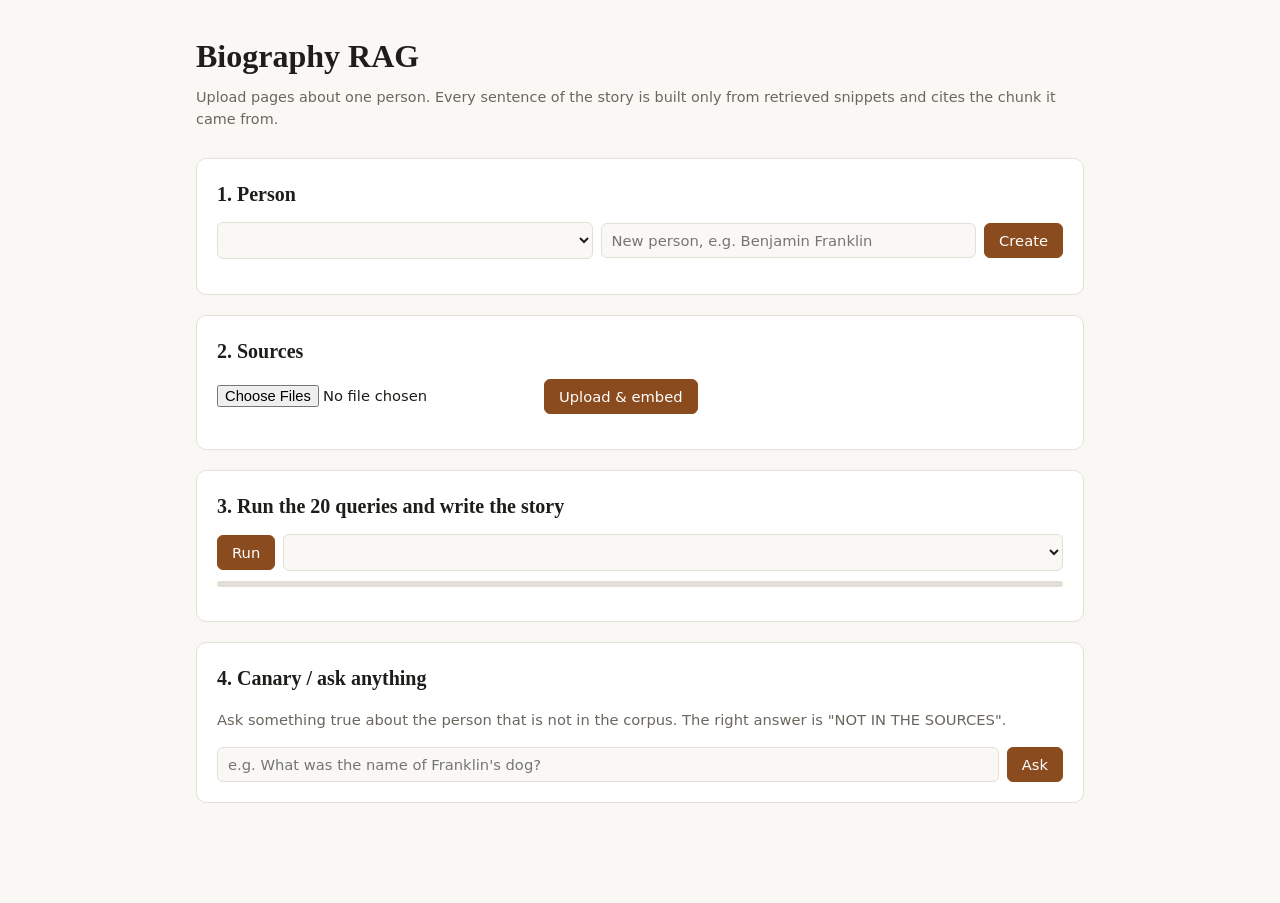
==== app/static/index.html @ 39c29422 "Biography RAG: ingest, retrieval, cited story, audit, logs" ====
<!doctype html>
<html lang="en">
<head>
<meta charset="utf-8">
<meta name="viewport" content="width=device-width, initial-scale=1">
<title>Biography RAG</title>
<style>
  :root {
    --bg: #faf8f4; --panel: #ffffff; --text: #1f1d1a; --muted: #6b665e; --line: #e4dfd6;
    --accent: #8a4b1f; --accent-soft: #f3e7dc; --bad: #a3261a; --bad-soft: #fbe6e3; --ok: #2f6b3a;
  }
  @media (prefers-color-scheme: dark) {
    :root {
      --bg: #171614; --panel: #201f1c; --text: #ece8e1; --muted: #a39d93; --line: #35322d;
      --accent: #e0a070; --accent-soft: #3a2a1e; --bad: #f08a7e; --bad-soft: #3d1f1b; --ok: #8fcf98;
    }
  }
  * { box-sizing: border-box; }
  body { margin: 0; background: var(--bg); color: var(--text); font: 16px/1.55 Georgia, "Iowan Old Style", serif; }
  main { max-width: 920px; margin: 0 auto; padding: 32px 16px 80px; }
  h1 { font-size: 2rem; margin: 0 0 4px; }
  h2 { font-size: 1.25rem; margin: 0 0 12px; }
  .sub { color: var(--muted); margin: 0 0 28px; font-family: system-ui, sans-serif; font-size: .9rem; }
  section { background: var(--panel); border: 1px solid var(--line); border-radius: 10px; padding: 20px; margin-bottom: 20px; }
  .ui, button, input, select, table { font-family: system-ui, sans-serif; font-size: .92rem; }
  .row { display: flex; gap: 8px; flex-wrap: wrap; align-items: center; }
  input[type=text], input[type=password], select { padding: 8px 10px; border: 1px solid var(--line); border-radius: 6px; background: var(--bg); color: var(--text); min-width: 0; flex: 1 1 200px; }
  button { padding: 8px 14px; border-radius: 6px; border: 1px solid var(--accent); background: var(--accent); color: var(--panel); cursor: pointer; }
  button.secondary { background: transparent; color: var(--accent); }
  button:disabled { opacity: .5; cursor: default; }
  .muted { color: var(--muted); }
  .story p { margin: 0 0 1em; }
  .cite { font-family: system-ui, sans-serif; font-size: .7rem; background: var(--accent-soft); color: var(--accent); border-radius: 4px; padding: 1px 5px; cursor: pointer; white-space: nowrap; }
  .flagged { background: var(--bad-soft); outline: 1px solid var(--bad); border-radius: 3px; }
  table { width: 100%; border-collapse: collapse; }
  td, th { border-top: 1px solid var(--line); padding: 8px 6px; vertical-align: top; text-align: left; }
  th { color: var(--muted); font-weight: 500; }
  .nf { color: var(--muted); font-style: italic; }
  .bad { color: var(--bad); } .ok { color: var(--ok); }
  details summary { cursor: pointer; color: var(--accent); }
  pre { white-space: pre-wrap; word-break: break-word; background: var(--bg); border: 1px solid var(--line); border-radius: 6px; padding: 10px; font-size: .8rem; max-height: 360px; overflow: auto; }
  #chunk { position: fixed; right: 16px; bottom: 16px; width: min(460px, calc(100vw - 32px)); max-height: 50vh; overflow: auto; background: var(--panel); border: 1px solid var(--accent); border-radius: 10px; padding: 14px; box-shadow: 0 8px 30px rgba(0,0,0,.2); display: none; }
  .bar { height: 6px; background: var(--line); border-radius: 3px; overflow: hidden; margin-top: 10px; }
  .bar > div { height: 100%; background: var(--accent); width: 0; transition: width .3s; }
  .tablewrap { overflow-x: auto; }
</style>
</head>
<body>
<main>
  <h1>Biography RAG</h1>
  <p class="sub">Upload pages about one person. Every sentence of the story is built only from retrieved snippets and cites the chunk it came from.</p>

  <section class="ui" id="pwbox" style="display:none">
    <div class="row"><input type="password" id="pw" placeholder="App password"><button onclick="savePw()">Save</button></div>
  </section>

  <section>
    <h2>1. Person</h2>
    <div class="row ui">
      <select id="colSel" onchange="selectCol(this.value)"></select>
      <input type="text" id="newPerson" placeholder="New person, e.g. Benjamin Franklin">
      <button onclick="createCol()">Create</button>
    </div>
    <p class="ui muted" id="colInfo"></p>
  </section>

  <section>
    <h2>2. Sources</h2>
    <div class="row ui">
      <input type="file" id="files" multiple accept=".txt,.pdf,.html,.htm,.md">
      <button id="upBtn" onclick="upload()">Upload &amp; embed</button>
    </div>
    <p class="ui muted" id="upStatus"></p>
    <div class="tablewrap"><table class="ui" id="docTable"></table></div>
  </section>

  <section>
    <h2>3. Run the 20 queries and write the story</h2>
    <div class="row ui">
      <button id="runBtn" onclick="startRun()">Run</button>
      <select id="runSel" onchange="loadRun(this.value)"></select>
      <a id="logLink" class="ui" href="#" style="display:none">Download logs (JSON)</a>
    </div>
    <div class="bar"><div id="prog"></div></div>
    <p class="ui muted" id="runStatus"></p>
    <div id="storyBox" class="story"></div>
    <div id="auditBox"></div>
    <div id="answersBox"></div>
  </section>

  <section>
    <h2>4. Canary / ask anything</h2>
    <p class="ui muted">Ask something true about the person that is not in the corpus. The right answer is "NOT IN THE SOURCES".</p>
    <div class="row ui">
      <input type="text" id="canaryQ" placeholder="e.g. What was the name of Franklin's dog?">
      <button onclick="ask()">Ask</button>
    </div>
    <div id="canaryOut" class="ui"></div>
  </section>
</main>

<div id="chunk" class="ui"></div>

<script>
let cfg = {}, col = null, pollTimer = null;
const $ = id => document.getElementById(id);
const esc = s => String(s ?? "").replace(/[&<>"']/g, c => ({"&":"&amp;","<":"&lt;",">":"&gt;",'"':"&quot;","'":"&#39;"}[c]));
function pw() { try { return localStorage.getItem("ragpw") || ""; } catch { return ""; } }
function savePw() { try { localStorage.setItem("ragpw", $("pw").value); } catch {} }

async function api(path, opts = {}) {
  opts.headers = Object.assign({"X-App-Password": pw()}, opts.headers || {});
  const r = await fetch(path, opts);
  const body = await r.json().catch(() => ({}));
  if (!r.ok) throw new Error(body.detail || r.statusText);
  return body;
}

function citeHtml(text) {
  return esc(text).replace(/\[([A-Za-z0-9_\-]+(?:\s*,\s*[A-Za-z0-9_\-]+)*)\]/g, (_, ids) =>
    ids.split(",").map(i => i.trim()).map(i => `<span class="cite" onclick="showChunk('${i}')">${i}</span>`).join(" "));
}

async function showChunk(id) {
  const box = $("chunk");
  box.style.display = "block";
  box.innerHTML = "Loading…";
  try {
    const c = await api(`/api/chunks/${id}`);
    box.innerHTML = `<div class="row" style="justify-content:space-between"><strong>${esc(c.id)}</strong><button class="secondary" onclick="$('chunk').style.display='none'">Close</button></div>
      <p class="muted">${esc(c.filename)} · chunk ${c.ord}</p><p style="font-family:Georgia,serif">${esc(c.text)}</p>`;
  } catch (e) { box.textContent = e.message; }
}

async function loadCols(selectId) {
  const cols = await api("/api/collections");
  $("colSel").innerHTML = cols.length
    ? cols.map(c => `<option value="${c.id}">${esc(c.person)} (${c.n_chunks} chunks)</option>`).join("")
    : `<option value="">No people yet</option>`;
  const id = selectId || (cols[0] && cols[0].id);
  if (id) { $("colSel").value = id; await selectCol(id); }
}

async function createCol() {
  const person = $("newPerson").value.trim();
  if (!person) return;
  try { const c = await api("/api/collections", {method: "POST", headers: {"Content-Type": "application/json"}, body: JSON.stringify({person})}); $("newPerson").value = ""; await loadCols(c.id); }
  catch (e) { alert(e.message); }
}

async function selectCol(id) {
  if (!id) return;
  col = await api(`/api/collections/${id}`);
  $("colInfo").textContent = `${col.documents.length} documents · ${col.n_words.toLocaleString()} words · ~${col.est_pages} pages · ${col.n_chunks} chunks · embed ${cfg.embed_model}, chat ${cfg.chat_model}, top-${cfg.top_k}, min similarity ${cfg.min_similarity}`;
  $("docTable").innerHTML = col.documents.length
    ? `<tr><th>File</th><th>Words</th><th>Chunks</th><th>Doc ID</th></tr>` + col.documents.map(d => `<tr><td>${esc(d.filename)}</td><td>${d.n_words.toLocaleString()}</td><td>${d.n_chunks}</td><td>${d.id}</td></tr>`).join("")
    : "";
  $("runSel").innerHTML = col.runs.length
    ? col.runs.map(r => `<option value="${r.id}">Run ${r.id} · ${r.status} · ${r.created_at}</option>`).join("")
    : `<option value="">No runs yet</option>`;
  ["storyBox", "auditBox", "answersBox", "runStatus", "canaryOut"].forEach(i => $(i).innerHTML = "");
  $("logLink").style.display = "none"; $("prog").style.width = "0";
  if (col.runs.length) loadRun(col.runs[0].id);
}

async function upload() {
  const files = $("files").files;
  if (!col || !files.length) return;
  const fd = new FormData();
  for (const f of files) fd.append("files", f);
  $("upBtn").disabled = true; $("upStatus").textContent = `Chunking and embedding ${files.length} file(s)…`;
  try {
    const r = await api(`/api/collections/${col.id}/upload`, {method: "POST", body: fd});
    $("upStatus").textContent = r.added.map(a => `${a.filename}: ${a.n_chunks} chunks`).join(" · ");
    $("files").value = ""; await loadCols(col.id);
  } catch (e) { $("upStatus").textContent = "Error: " + e.message; }
  $("upBtn").disabled = false;
}

async function startRun() {
  if (!col) return;
  $("runBtn").disabled = true;
  try { const r = await api(`/api/collections/${col.id}/runs`, {method: "POST"}); await selectCol(col.id); loadRun(r.run_id); }
  catch (e) { alert(e.message); }
  $("runBtn").disabled = false;
}

async function loadRun(id) {
  clearTimeout(pollTimer);
  if (!id) return;
  const r = await api(`/api/runs/${id}`);
  $("runSel").value = id;
  $("prog").style.width = `${Math.round((r.progress || 0) / 22 * 100)}%`;
  const stage = r.progress < 20 ? `answering questions (${r.progress}/20)` : r.progress === 20 ? "writing the story" : r.progress === 21 ? "auditing the story" : "done";
  $("runStatus").textContent = r.status === "error" ? `Error: ${r.error}` : r.status === "running" ? `Running: ${stage}…` : `Run ${r.id} finished ${r.created_at}`;
  $("logLink").href = `/api/runs/${id}/logs.json`; $("logLink").style.display = "";

  const flagged = new Set((r.audit?.sentences || []).filter(s => s.flag).map(s => s.sentence));
  $("storyBox").innerHTML = r.story
    ? `<h2 style="margin-top:20px">The story</h2>` + r.story.split(/\n\s*\n/).map(p => {
        let html = citeHtml(p);
        flagged.forEach(s => { const h = citeHtml(s); if (html.includes(h)) html = html.replace(h, `<span class="flagged" title="Flagged by audit">${h}</span>`); });
        return `<p>${html}</p>`;
      }).join("")
    : "";

  if (r.audit) {
    const a = r.audit;
    $("auditBox").innerHTML = `<h2 style="margin-top:24px">Audit</h2>
      <p class="ui">${a.total} sentences, <span class="${a.flagged ? "bad" : "ok"}">${a.flagged} flagged</span>. Questions answered "not in the sources": ${a.questions_not_in_sources.length ? a.questions_not_in_sources.join(", ") : "none"}.</p>
      <details class="ui"><summary>Sentence-by-sentence trace</summary><div class="tablewrap"><table>
        <tr><th>#</th><th>Sentence</th><th>Chunks</th><th>Check</th></tr>
        ${a.sentences.map(s => `<tr><td>${s.n}</td><td>${esc(s.sentence.replace(/\s*\[[^\]]+\]/g, ""))}</td><td>${s.citations.map(c => `<span class="cite" onclick="showChunk('${c}')">${c}</span>`).join(" ") || "–"}</td>
          <td class="${s.flag ? "bad" : "ok"}">${s.flag ? esc(s.flag) + (s.outside_claims ? `<br><span class="muted">${esc(s.outside_claims)}</span>` : "") : esc(s.verdict || "ok")}</td></tr>`).join("")}
      </table></div></details>`;
  } else $("auditBox").innerHTML = "";

  $("answersBox").innerHTML = r.answers.length ? `<h2 style="margin-top:24px">The 20 answers</h2><div class="ui">` + r.answers.map(x => `
    <details style="margin-bottom:10px"><summary>${x.qnum}. ${esc(x.question)}</summary>
      <p class="${x.answer === "NOT IN THE SOURCES" ? "nf" : ""}" style="font-family:Georgia,serif">${citeHtml(x.answer)}</p>
      <p class="muted">Retrieved: ${x.retrieved.map(h => `<span class="cite" onclick="showChunk('${h.chunk_id}')">${h.chunk_id}</span> ${h.score}`).join(" · ") || "nothing above threshold"}</p>
      <details><summary>Prompt sent</summary><pre>${esc(x.prompt)}</pre></details>
    </details>`).join("") + `</div>` : "";

  if (r.status === "running") pollTimer = setTimeout(() => loadRun(id), 2000);
  else if (col) { const c = await api(`/api/collections/${col.id}`); $("runSel").innerHTML = c.runs.map(x => `<option value="${x.id}">Run ${x.id} · ${x.status} · ${x.created_at}</option>`).join(""); $("runSel").value = id; }
}

async function ask() {
  const q = $("canaryQ").value.trim();
  if (!col || !q) return;
  $("canaryOut").innerHTML = "<p class='muted'>Asking…</p>";
  try {
    const r = await api(`/api/collections/${col.id}/ask`, {method: "POST", headers: {"Content-Type": "application/json"}, body: JSON.stringify({question: q})});
    $("canaryOut").innerHTML = `<p class="${r.answer === "NOT IN THE SOURCES" ? "ok" : ""}" style="font-family:Georgia,serif">${citeHtml(r.answer)}</p>
      <p class="muted">Retrieved: ${r.retrieved.map(h => `<span class="cite" onclick="showChunk('${h.chunk_id}')">${h.chunk_id}</span> ${h.score}`).join(" · ") || "nothing above threshold"}</p>`;
  } catch (e) { $("canaryOut").textContent = "Error: " + e.message; }
}

(async () => {
  cfg = await api("/api/config");
  if (cfg.password_required) { $("pwbox").style.display = ""; $("pw").value = pw(); }
  await loadCols();
})();
</script>
</body>
</html>
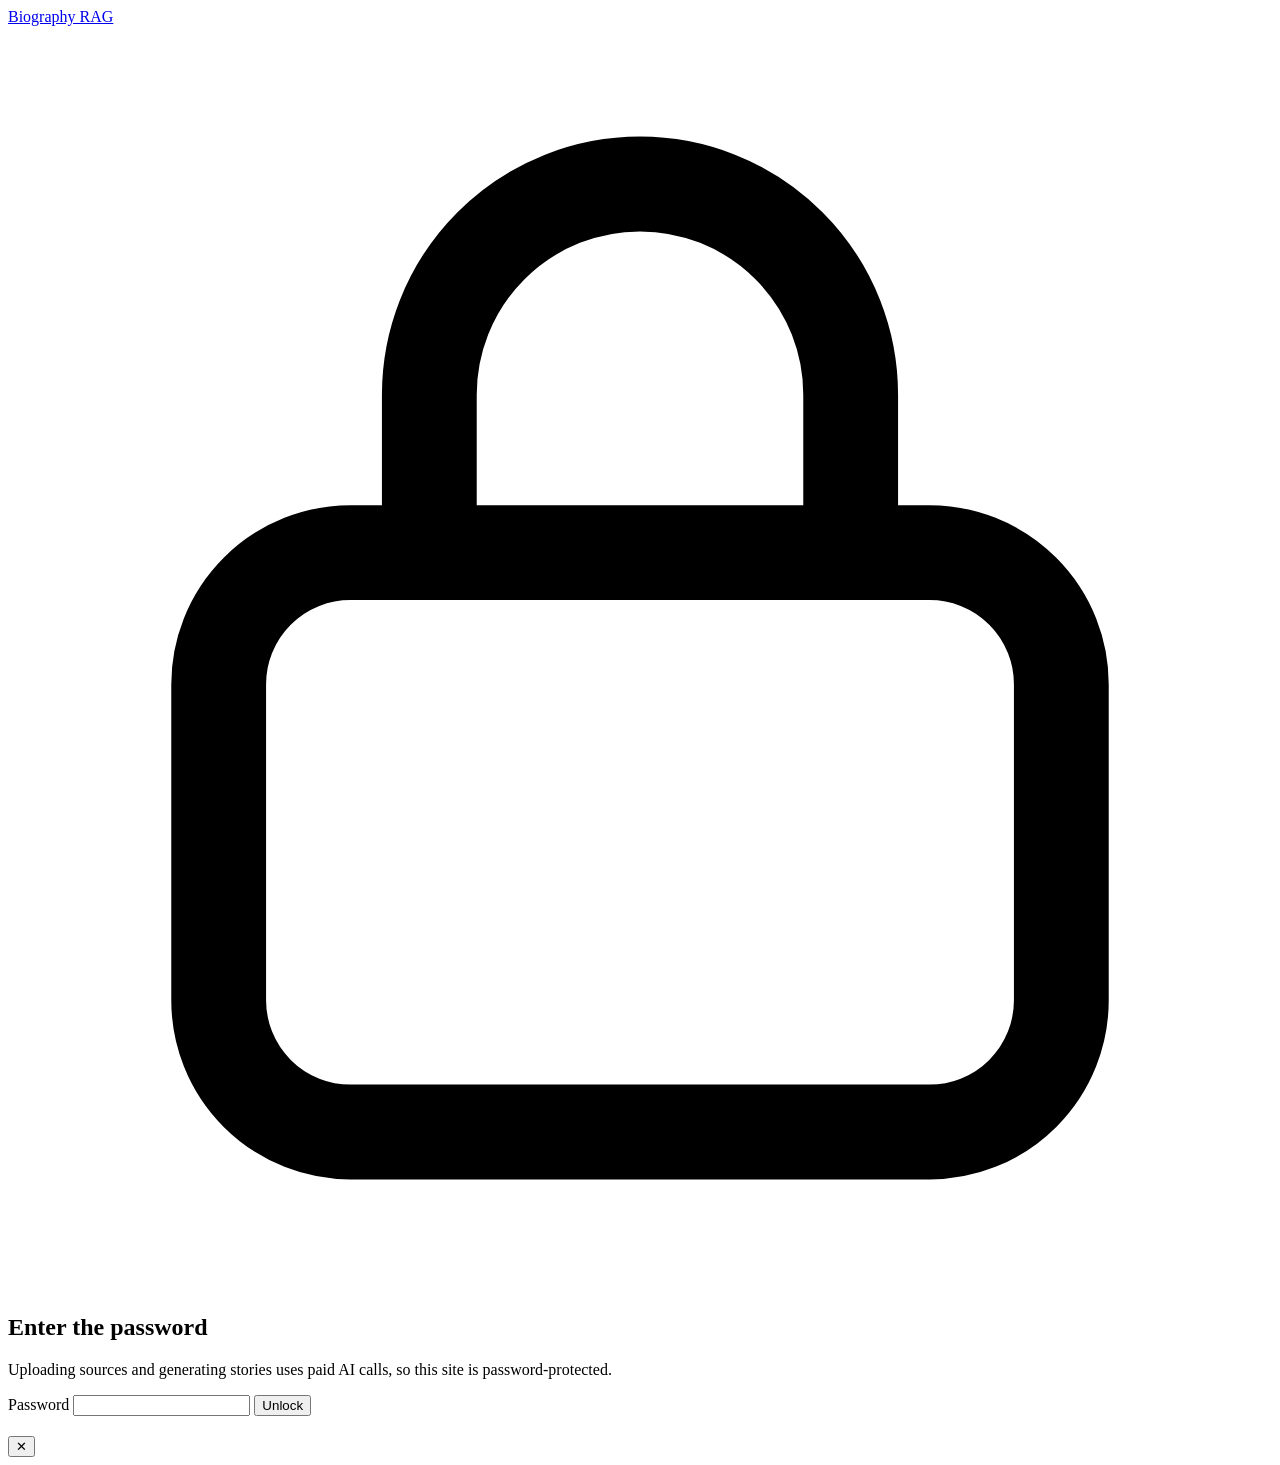
==== commit 9306e9e0: "Password gate like Jack (fail closed, /api/unlock, remembered on device) and a new app UI" ====
--- a/app/static/index.html
+++ b/app/static/index.html
@@ -2,246 +2,186 @@
 <html lang="en">
 <head>
 <meta charset="utf-8">
-<meta name="viewport" content="width=device-width, initial-scale=1">
+<meta name="viewport" content="width=device-width, initial-scale=1, viewport-fit=cover">
 <title>Biography RAG</title>
-<style>
-  :root {
-    --bg: #faf8f4; --panel: #ffffff; --text: #1f1d1a; --muted: #6b665e; --line: #e4dfd6;
-    --accent: #8a4b1f; --accent-soft: #f3e7dc; --bad: #a3261a; --bad-soft: #fbe6e3; --ok: #2f6b3a;
-  }
-  @media (prefers-color-scheme: dark) {
-    :root {
-      --bg: #171614; --panel: #201f1c; --text: #ece8e1; --muted: #a39d93; --line: #35322d;
-      --accent: #e0a070; --accent-soft: #3a2a1e; --bad: #f08a7e; --bad-soft: #3d1f1b; --ok: #8fcf98;
-    }
-  }
-  * { box-sizing: border-box; }
-  body { margin: 0; background: var(--bg); color: var(--text); font: 16px/1.55 Georgia, "Iowan Old Style", serif; }
-  main { max-width: 920px; margin: 0 auto; padding: 32px 16px 80px; }
-  h1 { font-size: 2rem; margin: 0 0 4px; }
-  h2 { font-size: 1.25rem; margin: 0 0 12px; }
-  .sub { color: var(--muted); margin: 0 0 28px; font-family: system-ui, sans-serif; font-size: .9rem; }
-  section { background: var(--panel); border: 1px solid var(--line); border-radius: 10px; padding: 20px; margin-bottom: 20px; }
-  .ui, button, input, select, table { font-family: system-ui, sans-serif; font-size: .92rem; }
-  .row { display: flex; gap: 8px; flex-wrap: wrap; align-items: center; }
-  input[type=text], input[type=password], select { padding: 8px 10px; border: 1px solid var(--line); border-radius: 6px; background: var(--bg); color: var(--text); min-width: 0; flex: 1 1 200px; }
-  button { padding: 8px 14px; border-radius: 6px; border: 1px solid var(--accent); background: var(--accent); color: var(--panel); cursor: pointer; }
-  button.secondary { background: transparent; color: var(--accent); }
-  button:disabled { opacity: .5; cursor: default; }
-  .muted { color: var(--muted); }
-  .story p { margin: 0 0 1em; }
-  .cite { font-family: system-ui, sans-serif; font-size: .7rem; background: var(--accent-soft); color: var(--accent); border-radius: 4px; padding: 1px 5px; cursor: pointer; white-space: nowrap; }
-  .flagged { background: var(--bad-soft); outline: 1px solid var(--bad); border-radius: 3px; }
-  table { width: 100%; border-collapse: collapse; }
-  td, th { border-top: 1px solid var(--line); padding: 8px 6px; vertical-align: top; text-align: left; }
-  th { color: var(--muted); font-weight: 500; }
-  .nf { color: var(--muted); font-style: italic; }
-  .bad { color: var(--bad); } .ok { color: var(--ok); }
-  details summary { cursor: pointer; color: var(--accent); }
-  pre { white-space: pre-wrap; word-break: break-word; background: var(--bg); border: 1px solid var(--line); border-radius: 6px; padding: 10px; font-size: .8rem; max-height: 360px; overflow: auto; }
-  #chunk { position: fixed; right: 16px; bottom: 16px; width: min(460px, calc(100vw - 32px)); max-height: 50vh; overflow: auto; background: var(--panel); border: 1px solid var(--accent); border-radius: 10px; padding: 14px; box-shadow: 0 8px 30px rgba(0,0,0,.2); display: none; }
-  .bar { height: 6px; background: var(--line); border-radius: 3px; overflow: hidden; margin-top: 10px; }
-  .bar > div { height: 100%; background: var(--accent); width: 0; transition: width .3s; }
-  .tablewrap { overflow-x: auto; }
-</style>
+<link rel="icon" href="data:image/svg+xml,%3Csvg xmlns='http://www.w3.org/2000/svg' viewBox='0 0 32 32'%3E%3Crect x='5' y='4' width='18' height='24' rx='3' fill='%233f51b5'/%3E%3Crect x='9' y='9' width='10' height='2' rx='1' fill='white'/%3E%3Crect x='9' y='14' width='10' height='2' rx='1' fill='white'/%3E%3Ccircle cx='23' cy='22' r='6' fill='white' stroke='%233f51b5' stroke-width='2.5'/%3E%3Cpath d='M27 26l3 3' stroke='%233f51b5' stroke-width='2.5' stroke-linecap='round'/%3E%3C/svg%3E">
+<link rel="preconnect" href="https://fonts.googleapis.com">
+<link rel="preconnect" href="https://fonts.gstatic.com" crossorigin>
+<link href="https://fonts.googleapis.com/css2?family=Inter:wght@400;500;600;700&family=Source+Serif+4:ital,opsz,wght@0,8..60,400;0,8..60,600;1,8..60,400&family=JetBrains+Mono:wght@400;500&display=swap" rel="stylesheet">
+<link rel="stylesheet" href="/static/styles.css">
+<script>
+  // Password already saved on this device? Hide the gate before first paint; app.js re-checks it quietly.
+  try { if (localStorage.getItem('rag-password')) document.documentElement.classList.add('known-word'); } catch {}
+</script>
 </head>
 <body>
-<main>
-  <h1>Biography RAG</h1>
-  <p class="sub">Upload pages about one person. Every sentence of the story is built only from retrieved snippets and cites the chunk it came from.</p>
 
-  <section class="ui" id="pwbox" style="display:none">
-    <div class="row"><input type="password" id="pw" placeholder="App password"><button onclick="savePw()">Save</button></div>
+<header class="topbar">
+  <div class="topbar-inner">
+    <a class="brand" href="/">
+      <span class="brand-mark" aria-hidden="true"></span>
+      <span>Biography RAG</span>
+    </a>
+    <div class="top-actions" id="topActions" hidden>
+      <label class="person-picker">
+        <span class="sr-only">Person</span>
+        <select id="colSel"></select>
+      </label>
+      <button class="btn ghost" id="newPersonBtn" type="button">+ New person</button>
+    </div>
+  </div>
+</header>
+
+<!-- The password comes first. Once it's right, this card goes away on this device. -->
+<section id="gate" class="gate">
+  <div class="gate-card">
+    <div class="gate-icon" aria-hidden="true">
+      <svg viewBox="0 0 24 24" fill="none" stroke="currentColor" stroke-width="1.8" stroke-linecap="round" stroke-linejoin="round"><rect x="4" y="10" width="16" height="11" rx="2.5"/><path d="M8 10V7a4 4 0 1 1 8 0v3"/></svg>
+    </div>
+    <h1>Enter the password</h1>
+    <p class="muted">Uploading sources and generating stories uses paid AI calls, so this site is password-protected.</p>
+    <form id="gateForm" novalidate>
+      <label class="field">
+        <span class="field-label">Password</span>
+        <input type="password" id="password" autocomplete="current-password" required aria-describedby="passwordError">
+      </label>
+      <button class="btn primary block" type="submit" id="unlockBtn">Unlock</button>
+    </form>
+    <p class="error" id="passwordError" role="alert" hidden></p>
+  </div>
+</section>
+
+<main id="app" hidden>
+
+  <!-- No person yet -->
+  <section id="welcome" class="welcome" hidden>
+    <h1>Tell a life story from its sources</h1>
+    <p class="muted lead">Upload pages about one person. The app chunks and embeds them, asks 20 questions, and writes a story where every sentence cites the chunk it came from.</p>
+    <button class="btn primary lg" type="button" data-new-person>Add a person</button>
+    <ol class="how">
+      <li><strong>Upload</strong><span>PDF, HTML, TXT or Markdown pages about one person.</span></li>
+      <li><strong>Retrieve</strong><span>20 questions each pull the closest chunks from the store.</span></li>
+      <li><strong>Write</strong><span>The story uses only those snippets, and each sentence is traced and audited.</span></li>
+    </ol>
   </section>
 
-  <section>
-    <h2>1. Person</h2>
-    <div class="row ui">
-      <select id="colSel" onchange="selectCol(this.value)"></select>
-      <input type="text" id="newPerson" placeholder="New person, e.g. Benjamin Franklin">
-      <button onclick="createCol()">Create</button>
+  <!-- A person is selected -->
+  <section id="person" hidden>
+    <div class="hero">
+      <div>
+        <p class="eyebrow">Biography</p>
+        <h1 id="personName"></h1>
+        <div class="stats" id="stats"></div>
+      </div>
+      <div class="hero-actions">
+        <button class="btn ghost" type="button" id="goSources">Add sources</button>
+        <button class="btn primary" type="button" id="runBtn">Generate story</button>
+      </div>
     </div>
-    <p class="ui muted" id="colInfo"></p>
-  </section>
 
-  <section>
-    <h2>2. Sources</h2>
-    <div class="row ui">
-      <input type="file" id="files" multiple accept=".txt,.pdf,.html,.htm,.md">
-      <button id="upBtn" onclick="upload()">Upload &amp; embed</button>
+    <div class="progress-card" id="progressCard" hidden>
+      <ol class="steps" id="steps">
+        <li data-step="0"><span class="dot"></span><div><strong>Retrieve &amp; answer</strong><small id="stepQ">0 / 20 questions</small></div></li>
+        <li data-step="1"><span class="dot"></span><div><strong>Write the story</strong><small>Only from cited answers</small></div></li>
+        <li data-step="2"><span class="dot"></span><div><strong>Audit</strong><small>Trace every sentence</small></div></li>
+      </ol>
+      <div class="bar"><div id="bar"></div></div>
     </div>
-    <p class="ui muted" id="upStatus"></p>
-    <div class="tablewrap"><table class="ui" id="docTable"></table></div>
-  </section>
 
-  <section>
-    <h2>3. Run the 20 queries and write the story</h2>
-    <div class="row ui">
-      <button id="runBtn" onclick="startRun()">Run</button>
-      <select id="runSel" onchange="loadRun(this.value)"></select>
-      <a id="logLink" class="ui" href="#" style="display:none">Download logs (JSON)</a>
-    </div>
-    <div class="bar"><div id="prog"></div></div>
-    <p class="ui muted" id="runStatus"></p>
-    <div id="storyBox" class="story"></div>
-    <div id="auditBox"></div>
-    <div id="answersBox"></div>
-  </section>
+    <nav class="tabs" role="tablist">
+      <button role="tab" data-tab="story" aria-selected="true">Story</button>
+      <button role="tab" data-tab="answers">Answers <span class="count" id="answersCount"></span></button>
+      <button role="tab" data-tab="audit">Audit <span class="count" id="auditCount"></span></button>
+      <button role="tab" data-tab="sources">Sources <span class="count" id="sourcesCount"></span></button>
+      <button role="tab" data-tab="canary">Canary</button>
+    </nav>
 
-  <section>
-    <h2>4. Canary / ask anything</h2>
-    <p class="ui muted">Ask something true about the person that is not in the corpus. The right answer is "NOT IN THE SOURCES".</p>
-    <div class="row ui">
-      <input type="text" id="canaryQ" placeholder="e.g. What was the name of Franklin's dog?">
-      <button onclick="ask()">Ask</button>
-    </div>
-    <div id="canaryOut" class="ui"></div>
+    <!-- Story -->
+    <section class="panel" data-panel="story">
+      <div class="panel-head">
+        <select id="runSel" class="run-select" aria-label="Run"></select>
+        <div class="panel-tools">
+          <label class="toggle"><input type="checkbox" id="highlight" checked><span>Highlight flagged</span></label>
+          <a class="btn ghost sm" id="logLink" href="#" download hidden>Download logs</a>
+        </div>
+      </div>
+      <article class="story" id="story"></article>
+    </section>
+
+    <!-- Answers -->
+    <section class="panel" data-panel="answers" hidden>
+      <p class="panel-intro muted">Each question is retrieved on its own. The model sees only the chunks listed, and says <em>not in the sources</em> when they don't answer it.</p>
+      <div class="answers" id="answers"></div>
+    </section>
+
+    <!-- Audit -->
+    <section class="panel" data-panel="audit" hidden>
+      <div class="tiles" id="tiles"></div>
+      <p class="panel-intro muted">Each story sentence is checked three ways: it has a citation, the cited chunk was actually retrieved in this run, and a separate model call confirms the chunk states the claim. Anything that fails is flagged as possible training-data content.</p>
+      <div class="table-wrap"><table class="table" id="auditTable"></table></div>
+    </section>
+
+    <!-- Sources -->
+    <section class="panel" data-panel="sources" hidden>
+      <label class="dropzone" id="drop">
+        <input type="file" id="files" multiple accept=".txt,.pdf,.html,.htm,.md">
+        <svg viewBox="0 0 24 24" fill="none" stroke="currentColor" stroke-width="1.6" stroke-linecap="round" stroke-linejoin="round" aria-hidden="true"><path d="M12 16V4m0 0-4 4m4-4 4 4"/><path d="M4 16v2a2 2 0 0 0 2 2h12a2 2 0 0 0 2-2v-2"/></svg>
+        <strong>Drop files here or click to choose</strong>
+        <span class="muted">PDF, HTML, TXT or Markdown · as many as you like</span>
+      </label>
+      <div class="queue" id="queue" hidden>
+        <ul id="queueList"></ul>
+        <div class="queue-actions">
+          <button class="btn ghost sm" type="button" id="clearQueue">Clear</button>
+          <button class="btn primary" type="button" id="upBtn">Chunk &amp; embed</button>
+        </div>
+      </div>
+      <div class="table-wrap"><table class="table" id="docTable"></table></div>
+      <p class="fine muted" id="settings"></p>
+    </section>
+
+    <!-- Canary -->
+    <section class="panel" data-panel="canary" hidden>
+      <p class="panel-intro muted">Ask something true about this person that is <strong>not</strong> in the uploaded sources. The right answer is <em>not in the sources</em>. Any question goes through the same retrieval and prompt as the 20.</p>
+      <form class="ask" id="askForm">
+        <input type="text" id="canaryQ" placeholder="Ask a question about this person" autocomplete="off">
+        <button class="btn primary" type="submit" id="askBtn">Ask</button>
+      </form>
+      <div class="canary-list" id="canaryList"></div>
+    </section>
   </section>
 </main>
 
-<div id="chunk" class="ui"></div>
+<!-- Chunk viewer -->
+<aside class="drawer" id="drawer" aria-hidden="true">
+  <div class="drawer-head">
+    <div>
+      <p class="eyebrow" id="drawerMeta"></p>
+      <h2 id="drawerTitle"></h2>
+    </div>
+    <button class="icon-btn" type="button" id="drawerClose" aria-label="Close">✕</button>
+  </div>
+  <div class="drawer-body" id="drawerBody"></div>
+</aside>
+<div class="scrim" id="scrim" hidden></div>
 
-<script>
-let cfg = {}, col = null, pollTimer = null;
-const $ = id => document.getElementById(id);
-const esc = s => String(s ?? "").replace(/[&<>"']/g, c => ({"&":"&amp;","<":"&lt;",">":"&gt;",'"':"&quot;","'":"&#39;"}[c]));
-function pw() { try { return localStorage.getItem("ragpw") || ""; } catch { return ""; } }
-function savePw() { try { localStorage.setItem("ragpw", $("pw").value); } catch {} }
+<dialog id="personDialog">
+  <form method="dialog" id="personForm">
+    <h2>New person</h2>
+    <p class="muted">Each person gets their own store of sources and runs.</p>
+    <label class="field">
+      <span class="field-label">Full name</span>
+      <input type="text" id="personInput" placeholder="Benjamin Franklin" required autocomplete="off">
+    </label>
+    <div class="dialog-actions">
+      <button class="btn ghost" value="cancel" formnovalidate>Cancel</button>
+      <button class="btn primary" value="ok" id="personCreate">Create</button>
+    </div>
+  </form>
+</dialog>
 
-async function api(path, opts = {}) {
-  opts.headers = Object.assign({"X-App-Password": pw()}, opts.headers || {});
-  const r = await fetch(path, opts);
-  const body = await r.json().catch(() => ({}));
-  if (!r.ok) throw new Error(body.detail || r.statusText);
-  return body;
-}
+<div class="toasts" id="toasts" aria-live="polite"></div>
 
-function citeHtml(text) {
-  return esc(text).replace(/\[([A-Za-z0-9_\-]+(?:\s*,\s*[A-Za-z0-9_\-]+)*)\]/g, (_, ids) =>
-    ids.split(",").map(i => i.trim()).map(i => `<span class="cite" onclick="showChunk('${i}')">${i}</span>`).join(" "));
-}
-
-async function showChunk(id) {
-  const box = $("chunk");
-  box.style.display = "block";
-  box.innerHTML = "Loading…";
-  try {
-    const c = await api(`/api/chunks/${id}`);
-    box.innerHTML = `<div class="row" style="justify-content:space-between"><strong>${esc(c.id)}</strong><button class="secondary" onclick="$('chunk').style.display='none'">Close</button></div>
-      <p class="muted">${esc(c.filename)} · chunk ${c.ord}</p><p style="font-family:Georgia,serif">${esc(c.text)}</p>`;
-  } catch (e) { box.textContent = e.message; }
-}
-
-async function loadCols(selectId) {
-  const cols = await api("/api/collections");
-  $("colSel").innerHTML = cols.length
-    ? cols.map(c => `<option value="${c.id}">${esc(c.person)} (${c.n_chunks} chunks)</option>`).join("")
-    : `<option value="">No people yet</option>`;
-  const id = selectId || (cols[0] && cols[0].id);
-  if (id) { $("colSel").value = id; await selectCol(id); }
-}
-
-async function createCol() {
-  const person = $("newPerson").value.trim();
-  if (!person) return;
-  try { const c = await api("/api/collections", {method: "POST", headers: {"Content-Type": "application/json"}, body: JSON.stringify({person})}); $("newPerson").value = ""; await loadCols(c.id); }
-  catch (e) { alert(e.message); }
-}
-
-async function selectCol(id) {
-  if (!id) return;
-  col = await api(`/api/collections/${id}`);
-  $("colInfo").textContent = `${col.documents.length} documents · ${col.n_words.toLocaleString()} words · ~${col.est_pages} pages · ${col.n_chunks} chunks · embed ${cfg.embed_model}, chat ${cfg.chat_model}, top-${cfg.top_k}, min similarity ${cfg.min_similarity}`;
-  $("docTable").innerHTML = col.documents.length
-    ? `<tr><th>File</th><th>Words</th><th>Chunks</th><th>Doc ID</th></tr>` + col.documents.map(d => `<tr><td>${esc(d.filename)}</td><td>${d.n_words.toLocaleString()}</td><td>${d.n_chunks}</td><td>${d.id}</td></tr>`).join("")
-    : "";
-  $("runSel").innerHTML = col.runs.length
-    ? col.runs.map(r => `<option value="${r.id}">Run ${r.id} · ${r.status} · ${r.created_at}</option>`).join("")
-    : `<option value="">No runs yet</option>`;
-  ["storyBox", "auditBox", "answersBox", "runStatus", "canaryOut"].forEach(i => $(i).innerHTML = "");
-  $("logLink").style.display = "none"; $("prog").style.width = "0";
-  if (col.runs.length) loadRun(col.runs[0].id);
-}
-
-async function upload() {
-  const files = $("files").files;
-  if (!col || !files.length) return;
-  const fd = new FormData();
-  for (const f of files) fd.append("files", f);
-  $("upBtn").disabled = true; $("upStatus").textContent = `Chunking and embedding ${files.length} file(s)…`;
-  try {
-    const r = await api(`/api/collections/${col.id}/upload`, {method: "POST", body: fd});
-    $("upStatus").textContent = r.added.map(a => `${a.filename}: ${a.n_chunks} chunks`).join(" · ");
-    $("files").value = ""; await loadCols(col.id);
-  } catch (e) { $("upStatus").textContent = "Error: " + e.message; }
-  $("upBtn").disabled = false;
-}
-
-async function startRun() {
-  if (!col) return;
-  $("runBtn").disabled = true;
-  try { const r = await api(`/api/collections/${col.id}/runs`, {method: "POST"}); await selectCol(col.id); loadRun(r.run_id); }
-  catch (e) { alert(e.message); }
-  $("runBtn").disabled = false;
-}
-
-async function loadRun(id) {
-  clearTimeout(pollTimer);
-  if (!id) return;
-  const r = await api(`/api/runs/${id}`);
-  $("runSel").value = id;
-  $("prog").style.width = `${Math.round((r.progress || 0) / 22 * 100)}%`;
-  const stage = r.progress < 20 ? `answering questions (${r.progress}/20)` : r.progress === 20 ? "writing the story" : r.progress === 21 ? "auditing the story" : "done";
-  $("runStatus").textContent = r.status === "error" ? `Error: ${r.error}` : r.status === "running" ? `Running: ${stage}…` : `Run ${r.id} finished ${r.created_at}`;
-  $("logLink").href = `/api/runs/${id}/logs.json`; $("logLink").style.display = "";
-
-  const flagged = new Set((r.audit?.sentences || []).filter(s => s.flag).map(s => s.sentence));
-  $("storyBox").innerHTML = r.story
-    ? `<h2 style="margin-top:20px">The story</h2>` + r.story.split(/\n\s*\n/).map(p => {
-        let html = citeHtml(p);
-        flagged.forEach(s => { const h = citeHtml(s); if (html.includes(h)) html = html.replace(h, `<span class="flagged" title="Flagged by audit">${h}</span>`); });
-        return `<p>${html}</p>`;
-      }).join("")
-    : "";
-
-  if (r.audit) {
-    const a = r.audit;
-    $("auditBox").innerHTML = `<h2 style="margin-top:24px">Audit</h2>
-      <p class="ui">${a.total} sentences, <span class="${a.flagged ? "bad" : "ok"}">${a.flagged} flagged</span>. Questions answered "not in the sources": ${a.questions_not_in_sources.length ? a.questions_not_in_sources.join(", ") : "none"}.</p>
-      <details class="ui"><summary>Sentence-by-sentence trace</summary><div class="tablewrap"><table>
-        <tr><th>#</th><th>Sentence</th><th>Chunks</th><th>Check</th></tr>
-        ${a.sentences.map(s => `<tr><td>${s.n}</td><td>${esc(s.sentence.replace(/\s*\[[^\]]+\]/g, ""))}</td><td>${s.citations.map(c => `<span class="cite" onclick="showChunk('${c}')">${c}</span>`).join(" ") || "–"}</td>
-          <td class="${s.flag ? "bad" : "ok"}">${s.flag ? esc(s.flag) + (s.outside_claims ? `<br><span class="muted">${esc(s.outside_claims)}</span>` : "") : esc(s.verdict || "ok")}</td></tr>`).join("")}
-      </table></div></details>`;
-  } else $("auditBox").innerHTML = "";
-
-  $("answersBox").innerHTML = r.answers.length ? `<h2 style="margin-top:24px">The 20 answers</h2><div class="ui">` + r.answers.map(x => `
-    <details style="margin-bottom:10px"><summary>${x.qnum}. ${esc(x.question)}</summary>
-      <p class="${x.answer === "NOT IN THE SOURCES" ? "nf" : ""}" style="font-family:Georgia,serif">${citeHtml(x.answer)}</p>
-      <p class="muted">Retrieved: ${x.retrieved.map(h => `<span class="cite" onclick="showChunk('${h.chunk_id}')">${h.chunk_id}</span> ${h.score}`).join(" · ") || "nothing above threshold"}</p>
-      <details><summary>Prompt sent</summary><pre>${esc(x.prompt)}</pre></details>
-    </details>`).join("") + `</div>` : "";
-
-  if (r.status === "running") pollTimer = setTimeout(() => loadRun(id), 2000);
-  else if (col) { const c = await api(`/api/collections/${col.id}`); $("runSel").innerHTML = c.runs.map(x => `<option value="${x.id}">Run ${x.id} · ${x.status} · ${x.created_at}</option>`).join(""); $("runSel").value = id; }
-}
-
-async function ask() {
-  const q = $("canaryQ").value.trim();
-  if (!col || !q) return;
-  $("canaryOut").innerHTML = "<p class='muted'>Asking…</p>";
-  try {
-    const r = await api(`/api/collections/${col.id}/ask`, {method: "POST", headers: {"Content-Type": "application/json"}, body: JSON.stringify({question: q})});
-    $("canaryOut").innerHTML = `<p class="${r.answer === "NOT IN THE SOURCES" ? "ok" : ""}" style="font-family:Georgia,serif">${citeHtml(r.answer)}</p>
-      <p class="muted">Retrieved: ${r.retrieved.map(h => `<span class="cite" onclick="showChunk('${h.chunk_id}')">${h.chunk_id}</span> ${h.score}`).join(" · ") || "nothing above threshold"}</p>`;
-  } catch (e) { $("canaryOut").textContent = "Error: " + e.message; }
-}
-
-(async () => {
-  cfg = await api("/api/config");
-  if (cfg.password_required) { $("pwbox").style.display = ""; $("pw").value = pw(); }
-  await loadCols();
-})();
-</script>
+<script src="/static/app.js"></script>
 </body>
 </html>
